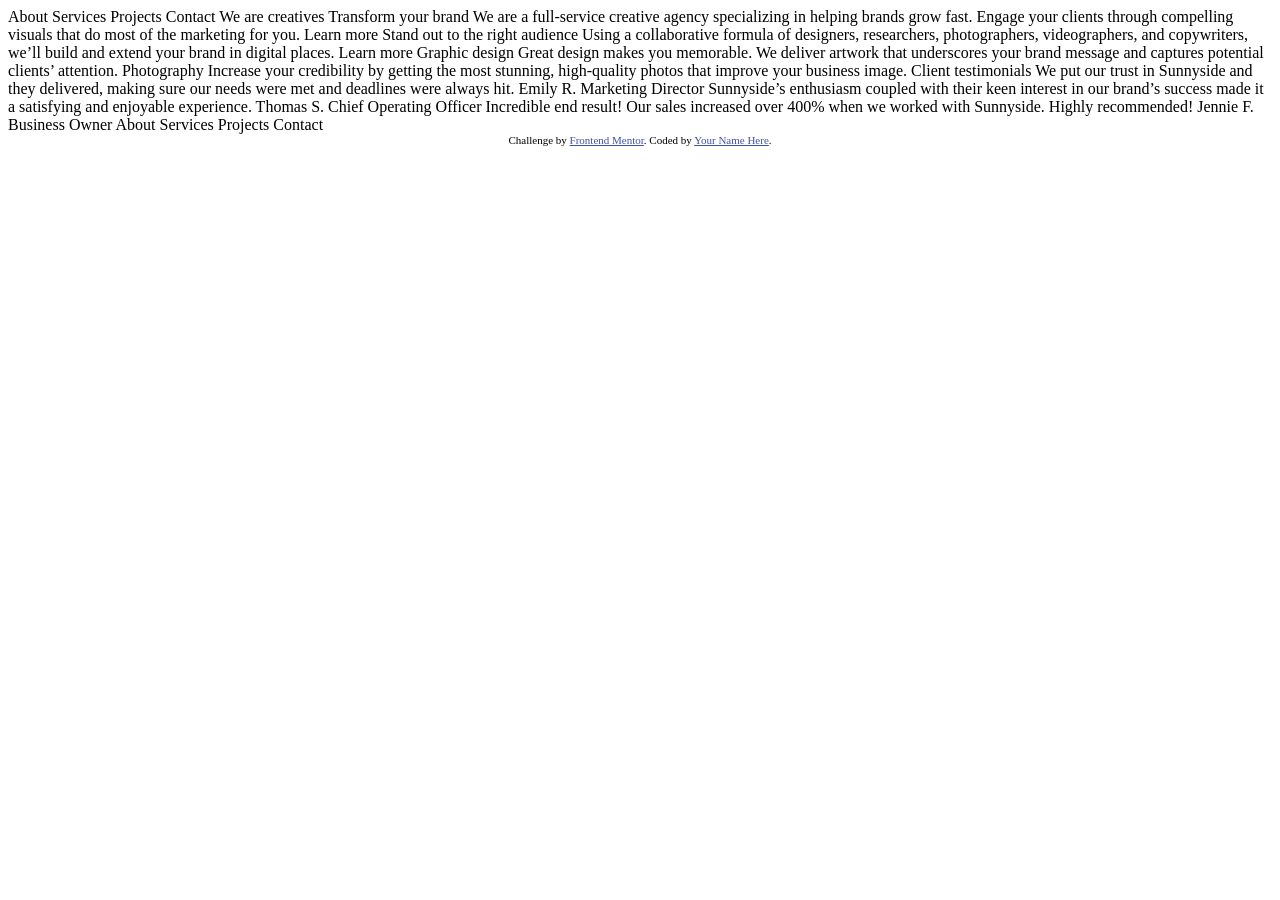
==== index.html @ f9c8b94d "New Project Initialize" ====
<!DOCTYPE html>
<html lang="en">
<head>
  <meta charset="UTF-8">
  <meta name="viewport" content="width=device-width, initial-scale=1.0"> <!-- displays site properly based on user's device -->

  <link rel="icon" type="image/png" sizes="32x32" href="./images/favicon-32x32.png">
  
  <title>Frontend Mentor | Sunnyside agency landing page</title>

  <!-- Feel free to remove these styles or customise in your own stylesheet 👍 -->
  <style>
    .attribution { font-size: 11px; text-align: center; }
    .attribution a { color: hsl(228, 45%, 44%); }
  </style>
</head>
<body>
  About
  Services
  Projects
  Contact

  We are creatives

  Transform your brand

  We are a full-service creative agency specializing in helping brands grow fast. 
  Engage your clients through compelling visuals that do most of the marketing for you.

  Learn more

  Stand out to the right audience

  Using a collaborative formula of designers, researchers, photographers, videographers, and copywriters, we’ll build and extend your brand in digital places. 

  Learn more

  Graphic design
  Great design makes you memorable. We deliver artwork that underscores your brand message and captures potential clients’ attention.

  Photography
  Increase your credibility by getting the most stunning, high-quality photos that improve your business image.

  Client testimonials

  We put our trust in Sunnyside and they delivered, making sure our needs were met and deadlines were always hit.
  Emily R.
  Marketing Director

  Sunnyside’s enthusiasm coupled with their keen interest in our brand’s success made it a satisfying and enjoyable experience.
  Thomas S.
  Chief Operating Officer

  Incredible end result! Our sales increased over 400% when we worked with Sunnyside. Highly recommended!
  Jennie F.
  Business Owner

  About
  Services
  Projects
  Contact

  <div class="attribution">
    Challenge by <a href="https://www.frontendmentor.io?ref=challenge" target="_blank">Frontend Mentor</a>. 
    Coded by <a href="#">Your Name Here</a>.
  </div>
</body>
</html>
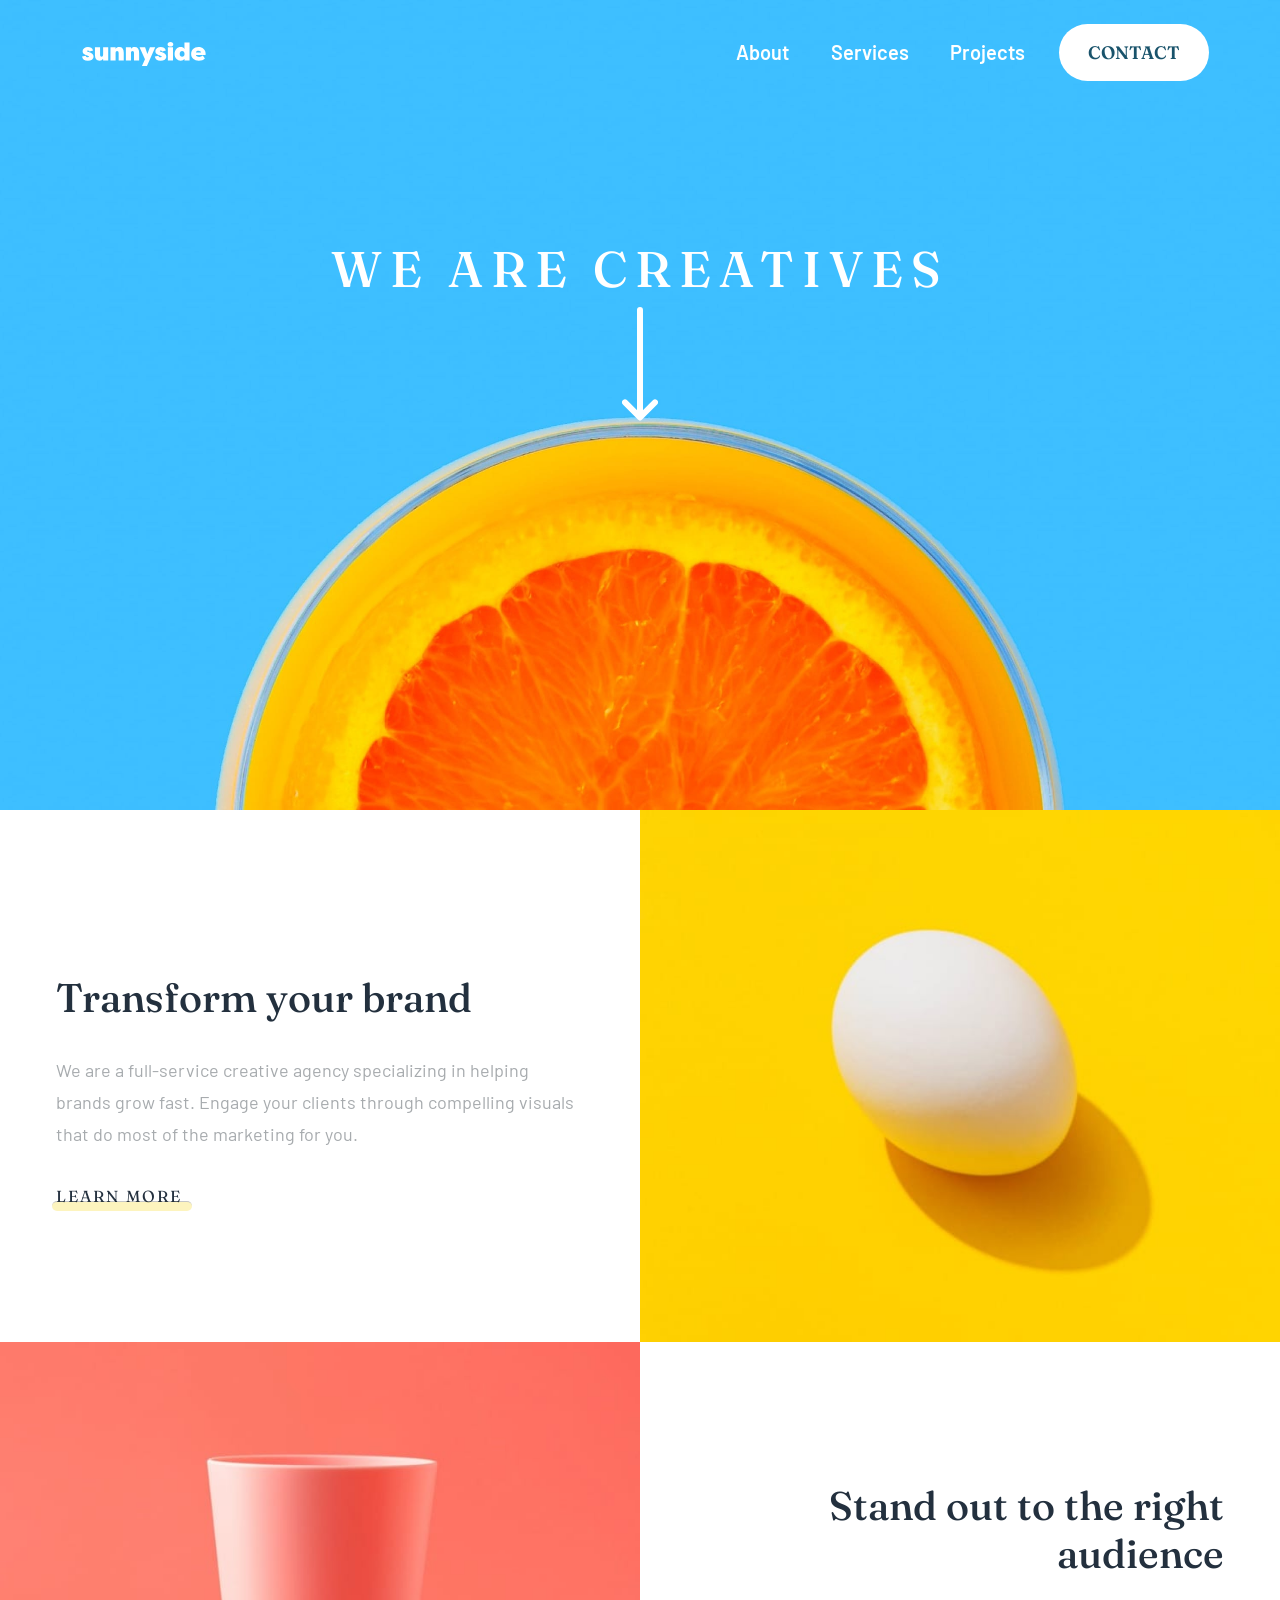
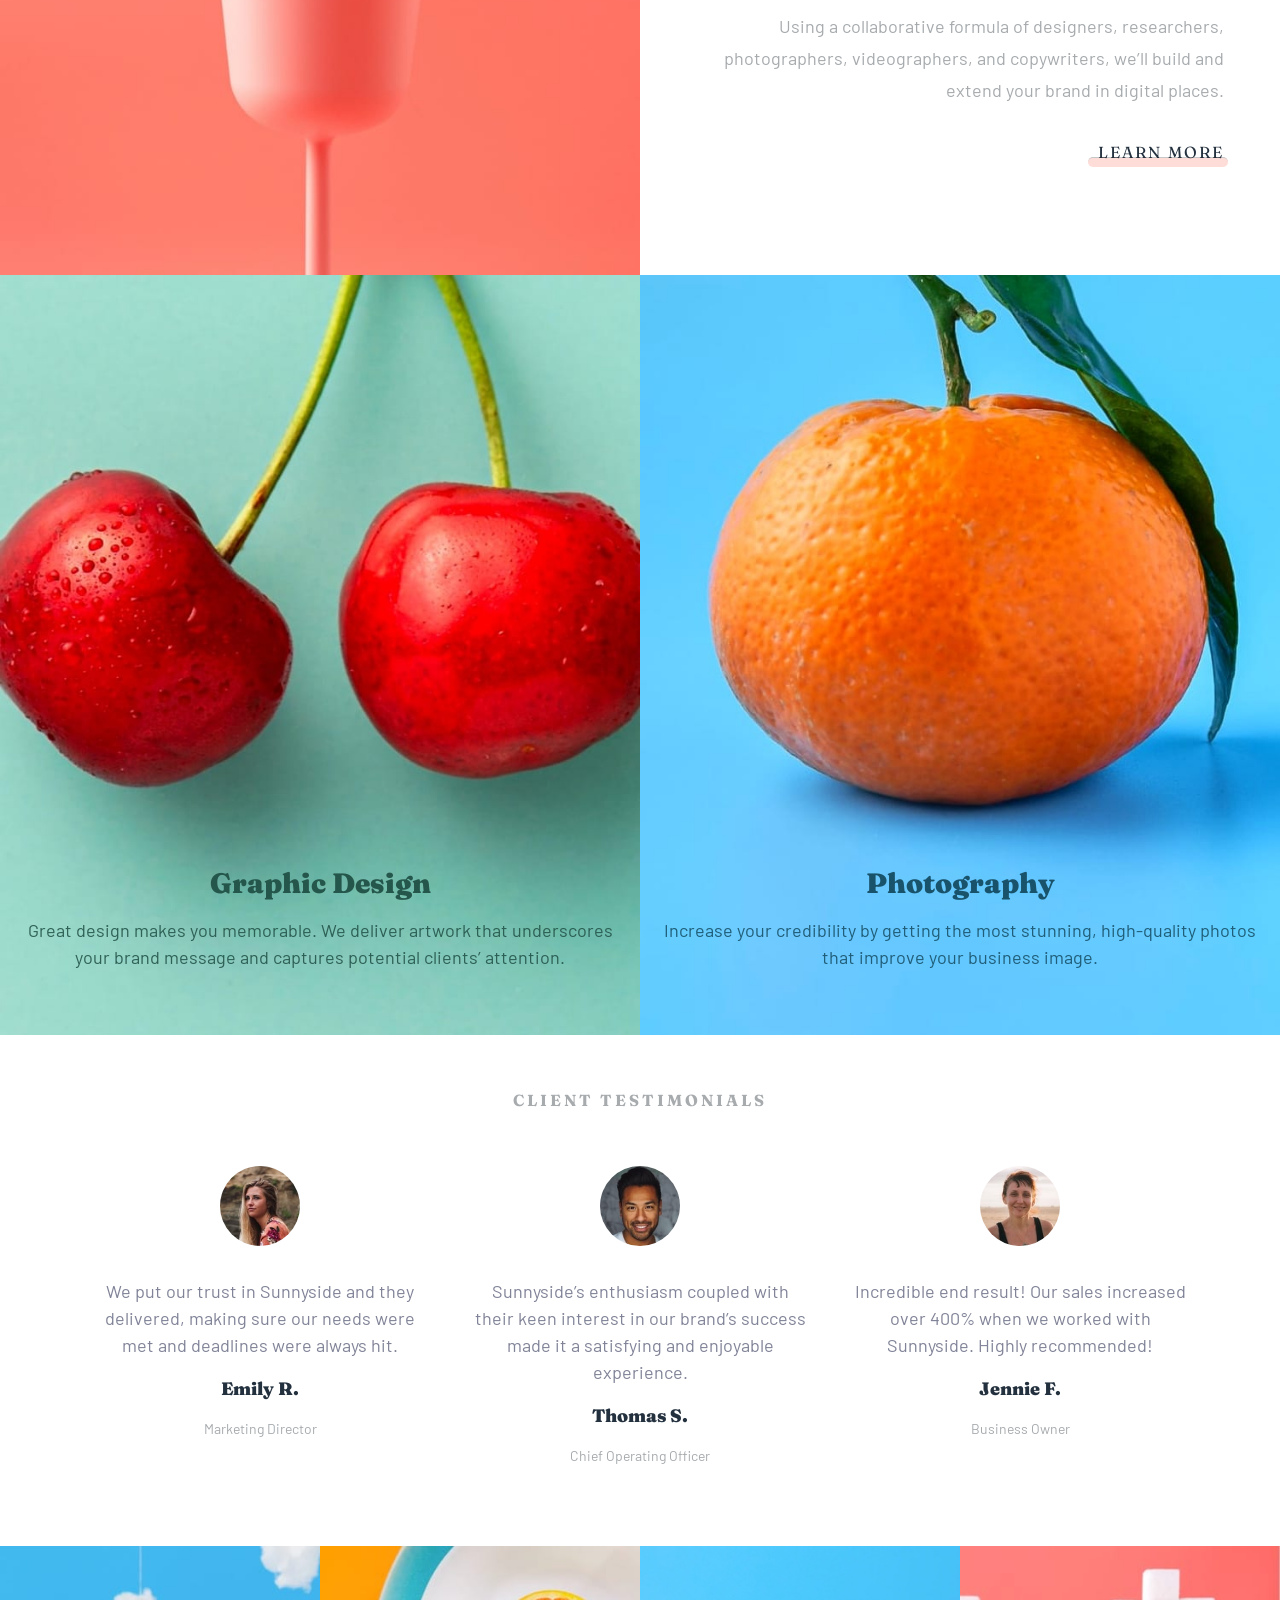
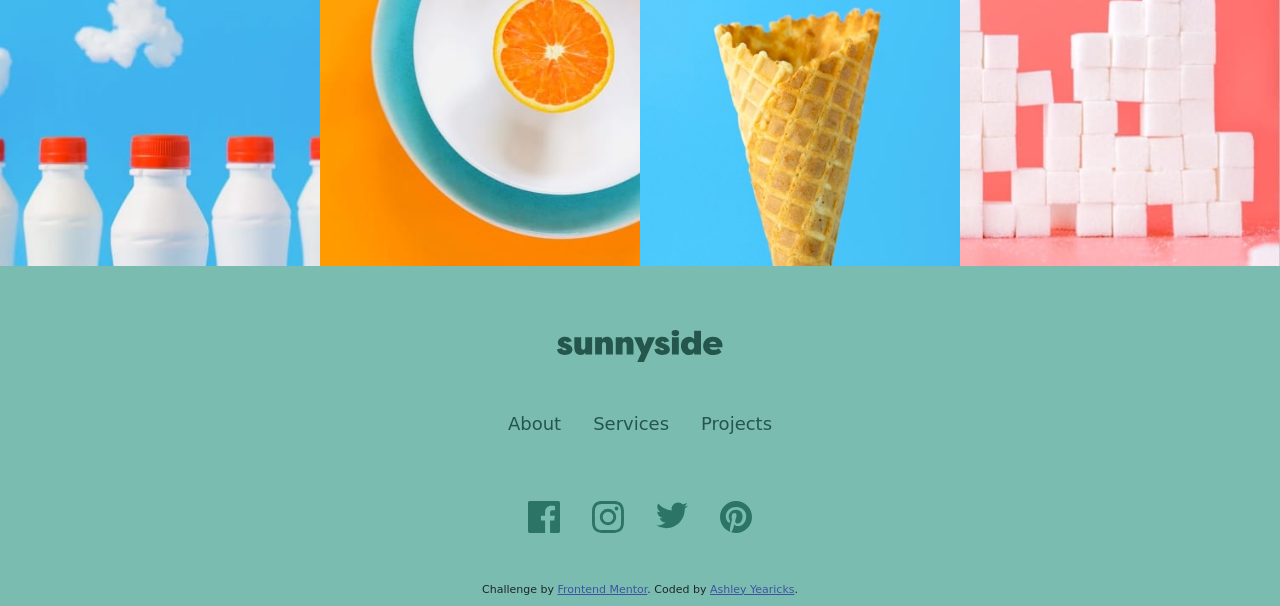
==== commit e153890e: "moved files to new directory" ====
--- a/index.html
+++ b/index.html
@@ -2,67 +2,190 @@
 <html lang="en">
 <head>
   <meta charset="UTF-8">
+  <meta http-equiv="X-UA-Compatible" content="IE=edge">
   <meta name="viewport" content="width=device-width, initial-scale=1.0"> <!-- displays site properly based on user's device -->
 
-  <link rel="icon" type="image/png" sizes="32x32" href="./images/favicon-32x32.png">
+  <!-- Google Fonts -->
+  <link rel="preconnect" href="https://fonts.googleapis.com">
+  <link rel="preconnect" href="https://fonts.gstatic.com" crossorigin>
+  <link href="https://fonts.googleapis.com/css2?family=Barlow:wght@400;600&family=Fraunces:wght@700;900&display=swap" rel="stylesheet"> 
+
+  <!-- Stylesheets -->
+  <link href="https://cdn.jsdelivr.net/npm/bootstrap@5.0.2/dist/css/bootstrap.min.css" rel="stylesheet" integrity="sha384-EVSTQN3/azprG1Anm3QDgpJLIm9Nao0Yz1ztcQTwFspd3yD65VohhpuuCOmLASjC" crossorigin="anonymous">
+  <link rel="stylesheet" href="./assets/styles.css">
+
+  <!-- Favicon -->
+  <link rel="icon" type="image/png" sizes="32x32" href="./assets/images/favicon-32x32.png">
   
-  <title>Frontend Mentor | Sunnyside agency landing page</title>
+  <title>Sunnyside Agency</title>
+</head>
 
-  <!-- Feel free to remove these styles or customise in your own stylesheet 👍 -->
-  <style>
-    .attribution { font-size: 11px; text-align: center; }
-    .attribution a { color: hsl(228, 45%, 44%); }
-  </style>
-</head>
 <body>
-  About
-  Services
-  Projects
-  Contact
 
-  We are creatives
+  
+  <!-- Navigation -->
+  <section id="hero" class="navigation p-2 pt-lg-4">
+    
+    <nav class="navbar navbar-expand-lg navbar-dark">
+      <div class="container">
+        <a class="navbar-brand" href="#"><img src="./assets/images/logo.svg" alt="sunnyside"></a>
+        <button class="navbar-toggler border-0" type="button" data-bs-toggle="collapse" data-bs-target="#menu" aria-controls="menu" aria-expanded="false" aria-label="Toggle navigation">
+          <span class="navbar-toggler-icon"></span>
+        </button>
+        <div class="collapse navbar-collapse" id="menu">
+          <div id="mobile-menu-flair"></div> <!-- Placeholder Div for Mobile Triangle Flair-->
+          <ul class="navbar-nav mb-2 mb-lg-0">
+            <li class="nav-item">
+              <a class="nav-link" href="#">About</a>
+            </li>
+            <li class="nav-item">
+              <a class="nav-link" href="#">Services</a>
+            </li>
+            <li class="nav-item">
+              <a class="nav-link" href="#">Projects</a>
+            </li>
+            <li class="nav-item">
+              <a class="nav-link" href="#">Contact</a>
+            </li>
+          </ul>
+        </div>
+      </div>
+    </nav>
 
-  Transform your brand
+    <div class="container mt-5 mt-sm-2 pt-5 pt-sm-3">
+      <h1>We are creatives</h1>
+      <img src="./assets/images/icon-arrow-down.svg" alt="white arrow down" class="d-block mx-auto my-5 my-sm-1">
+    </div>
 
-  We are a full-service creative agency specializing in helping brands grow fast. 
-  Engage your clients through compelling visuals that do most of the marketing for you.
+  </section>
 
-  Learn more
 
-  Stand out to the right audience
+  <section id="transform" class="container-fluid learn">
+    <div class="row">
+      <div class="col-12 col-md-6 order-2 order-md-1 text-center text-md-start px-4 align-self-lg-center">
+        <h2>Transform your brand</h2>
+        <p>We are a full-service creative agency specializing in helping brands grow fast. 
+          Engage your clients through compelling visuals that do most of the marketing for you.</p>
+          <a href="http://" class="learn-more">Learn more</a>
+          <hr class="learn-hr yellow-learn">
+      </div>
+      <div class="col-12 col-md-6 order-1 order-md-2 p-0 align-self-md-center">
+        <img src="./assets/images/image-transform.jpg" alt="egg" class="image-learn egg">
+      </div>
+    </div>
+  </section>
 
-  Using a collaborative formula of designers, researchers, photographers, videographers, and copywriters, we’ll build and extend your brand in digital places. 
+  <section id="stand-out" class="container-fluid learn">
+    <div class="row">
+      <div class="col-12 col-md-6 order-2 text-center text-md-end px-4 align-self-lg-center">
+        <h2>Stand out to the right audience</h2>
+        <p>Using a collaborative formula of designers, researchers, photographers, videographers, and copywriters, we’ll build and extend your brand in digital places. </p>
+        <a href="http://" class="learn-more">Learn more</a>
+        <hr class="learn-hr red-learn">
+      </div>
+      <div class="col-12 col-md-6 order-1 p-0 align-self-md-center">
+        <img src="./assets/images/image-stand-out.jpg" alt="cup" class="image-learn cup">
+      </div>  
+  </section>
+  
 
-  Learn more
+  <section id="design" class="container-fluid">
+    <div class="row">
+        <div class="col-12 col-md-6 order-1 px-4 design-photo" id="graphic">
+          <h2>Graphic Design</h2>
+          <p>Great design makes you memorable. We deliver artwork that underscores your brand message and captures potential clients’ attention.</p>
+        </div> 
+        <div class="col-12 col-md-6 order-2 px-4 design-photo" id="photo">
+          <h2>Photography</h2>
+          <p>Increase your credibility by getting the most stunning, high-quality photos that improve your business image.</p>
+        </div>
+    </div>
+  </section>
+  
 
-  Graphic design
-  Great design makes you memorable. We deliver artwork that underscores your brand message and captures potential clients’ attention.
+  
+  <section id="client-feedback" class="container text-center">
+    <div class="row"> 
+      <div class="col-12">
+        <h2>Client Testimonials</h2>
+      </div>
+    </div>
+    <div class="row">
+      <div class="feedback col-12 col-md-4 px-4">
+        <img src="./assets/images/image-emily.jpg" alt="Emily R Marketing Director" class="client-photo">
+        <p class="client-text">We put our trust in Sunnyside and they delivered, making sure our needs were met and deadlines were always hit.</p>
+        <p class="client-name">Emily R.</p>
+        <p class="client-role">Marketing Director</p>
+      </div>
+      <div class="feedback col-12 col-md-4 px-4">
+        <img src="./assets/images/image-thomas.jpg" alt="Thomas S COO" class="client-photo">
+        <p class="client-text">Sunnyside’s enthusiasm coupled with their keen interest in our brand’s success made it a satisfying and enjoyable experience.</p>
+        <p class="client-name">Thomas S.</p>
+        <p class="client-role">Chief Operating Officer</p>
+      </div>
+      <div class="feedback col-12 col-md-4 px-4">
+        <img src="./assets/images/image-jennie.jpg" alt="Jennie F Business Owner" class="client-photo">
+        <p class="client-text">Incredible end result! Our sales increased over 400% when we worked with Sunnyside. Highly recommended!</p>
+        <p class="client-name">Jennie F.</p>
+        <p class="client-role">Business Owner</p>
+      </div>
+    </div>
+  </section>
 
-  Photography
-  Increase your credibility by getting the most stunning, high-quality photos that improve your business image.
 
-  Client testimonials
+  <footer class="container-fluid">
+    
+    <!-- Footer Gallery -->
+    <div id="footer-gallery">
+        <div class="row">
+          <div class="col-6 col-md-3">
+            <img src="./assets/images/image-gallery-milkbottles.jpg" alt="Milk Bottles">
+          </div>
+          <div class="col-6 col-md-3">
+            <img src="./assets/images/image-gallery-orange.jpg" alt="Orange Slice on Plate">
+          </div>
+          <div class="col-6 col-md-3">
+            <img src="./assets/images/image-gallery-cone.jpg" alt="Empty Ice Cream Cone">
+          </div>
+          <div class="col-6 col-md-3">
+            <img src="./assets/images/image-gallery-sugar-cubes.jpg" alt="Stacked Sugar Cubes">
+          </div>
+        </div>
+      </div>
+    </div>
 
-  We put our trust in Sunnyside and they delivered, making sure our needs were met and deadlines were always hit.
-  Emily R.
-  Marketing Director
+    <!-- Footer logo -->
+    <div class="row">
+      <div class="col-12 text-center">
+        <img src="./assets/images/footer-logo.svg" alt="sunnyside logo" id="footer-logo">
+      </div>
+    </div>
 
-  Sunnyside’s enthusiasm coupled with their keen interest in our brand’s success made it a satisfying and enjoyable experience.
-  Thomas S.
-  Chief Operating Officer
+    <!-- Footer Social and Regular Links -->
+    <nav id="footer-nav">
+      <ul class="nav justify-content-around justify-content-lg-center">
+        <li class="nav-item"><a href="" class="nav-link">About</a></li>
+        <li class="nav-item"><a href="" class="nav-link">Services</a></li>
+        <li class="nav-item"><a href="" class="nav-link">Projects</a></li>
+      </ul>
+      <ul class="nav justify-content-center" id="social-nav">
+        <li class="nav-item"><a href="" class="nav-link"><img src="./assets/images/icon-facebook.svg" alt="Facebook logo"></a></li>
+        <li class="nav-item"><a href="" class="nav-link"><img src="./assets/images/icon-instagram.svg" alt="Instagram logo"></a></li>
+        <li class="nav-item"><a href="" class="nav-link"><img src="./assets/images/icon-twitter.svg" alt="Twitter logo"></a></li>
+        <li class="nav-item"><a href="" class="nav-link"><img src="./assets/images/icon-pinterest.svg" alt="Pinterest logo"></a></li>
+      </ul>
+    </nav>
 
-  Incredible end result! Our sales increased over 400% when we worked with Sunnyside. Highly recommended!
-  Jennie F.
-  Business Owner
+    <section class="attribution pb-2">
+      Challenge by <a href="https://www.frontendmentor.io?ref=challenge" target="_blank">Frontend Mentor</a>. 
+      Coded by <a href="https://yearicks.dev">Ashley Yearicks</a>.
+    </section>
+  </footer>
 
-  About
-  Services
-  Projects
-  Contact
+ 
 
-  <div class="attribution">
-    Challenge by <a href="https://www.frontendmentor.io?ref=challenge" target="_blank">Frontend Mentor</a>. 
-    Coded by <a href="#">Your Name Here</a>.
-  </div>
+
+  <!-- Bootstrap JS -->
+  <script src="https://cdn.jsdelivr.net/npm/bootstrap@5.0.2/dist/js/bootstrap.bundle.min.js" integrity="sha384-MrcW6ZMFYlzcLA8Nl+NtUVF0sA7MsXsP1UyJoMp4YLEuNSfAP+JcXn/tWtIaxVXM" crossorigin="anonymous"></script>
 </body>
 </html>
--- a/assets/styles.css
+++ b/assets/styles.css
@@ -0,0 +1,448 @@
+/* 
+    || - Jump to Variables and Breakpoint Widths
+    |> - Jump to Individual Section Styles
+*/
+
+
+
+/* || Global Variables */
+
+:root {
+    /* Primary Colors*/
+    --softRed: hsl(7, 99%, 70%);
+    --yellow: hsl(51, 100%, 49%);
+    --darkCyanText: hsl(167, 40%, 24%);
+    --darkBlueText: hsl(198, 62%, 26%);
+    --darkCyanFooter: hsl(168, 34%, 61%);
+    /* Neutral Colors*/
+    --veryDarkBlue: hsl(212, 27%, 19%);
+    --veryDarkGrayBlue: hsl(213, 9%, 39%);
+    --darkGrayBlue: hsl(232, 10%, 55%);
+    --grayBlue: hsl(210, 4%, 67%);
+    --white: hsl(0, 0%, 100%);
+    /* Google Fonts */
+    --barlow: 'Barlow', sans-serif; /* 400, 600 weight */
+    --fraunces: 'Fraunces', serif; /* 700, 900 weight */
+}
+
+
+
+/* || Typography */
+
+body {
+    font-size: 18px;
+}
+
+
+
+/* || <576px Display  */
+
+
+/* |> Hero */
+
+#hero {
+    background: url(./images/image-header.jpg) no-repeat center;
+    background-size: cover;
+    min-height: 70vh;
+    font-family: var(--fraunces);
+}
+
+#hero nav button span.navbar-toggler-icon {
+    background-image: url("data:image/svg+xml,%3csvg xmlns='http://www.w3.org/2000/svg' viewBox='0 0 30 30'%3e%3cpath stroke='rgba%28255, 255, 255, 1%29' stroke-linecap='round' stroke-miterlimit='10' stroke-width='2' d='M4 7h22M4 15h22M4 23h22'/%3e%3c/svg%3e");
+}
+
+#hero h1 {
+    text-transform: uppercase;
+    color: white;
+    font-size: 40px;
+    letter-spacing: .5rem;
+    text-align: center;
+}
+
+
+/* |>Mobile Menu */
+
+#hero #menu .navbar-nav{
+    background-color: var(--white);
+    position: absolute;
+    width: 90%;
+    left: 5%;
+    margin-top: 2rem;
+    text-align: center;
+}
+
+#mobile-menu-flair {
+    position: absolute;
+    top: 100%;
+    right: 5%;
+    border-right: 25px solid var(--white);
+    border-bottom: 25px solid transparent;
+    border-top: 25px solid transparent;
+}
+
+#hero #menu .nav-link {
+    font-family: var(--barlow);
+    font-size: 20px;
+    padding: 1rem;
+    font-weight: 600;
+    color: var(--grayBlue);
+}
+
+#hero #menu .nav-item:last-child .nav-link {
+    background-color: var(--yellow);
+    font-family: var(--fraunces);
+    font-size: 18px;
+    text-transform: uppercase;
+    color: var(--darkBlueText);
+    width: 150px;
+    border-radius: 30px;
+    margin: 1.5rem auto;
+}
+
+
+
+/* |> Learn */
+
+.learn{
+    margin-bottom: 3rem;
+}
+
+.learn h2 {
+    margin-top: 3rem;
+    font-family: var(--fraunces);
+    font-size: 32px;
+    color: var(--veryDarkBlue);
+}
+
+.learn p {
+    font-family: var(--barlow);
+    line-height: 2rem;
+    color: var(--grayBlue);
+    margin: 2rem 0;
+}
+
+.learn .learn-more {
+    text-decoration: none;
+    font-family: var(--fraunces);
+    font-size: 16px;
+    letter-spacing: 2px;
+    text-transform: uppercase;
+    color: var(--veryDarkBlue);
+}
+
+.learn .learn-hr {
+    height: 10px;
+    width: 140px;
+    border-radius: 20px;
+    margin: -8px auto 0 auto;
+}
+
+.learn .yellow-learn {
+    background-color: var(--yellow);
+}
+
+.learn .red-learn {
+    background-color: var(--softRed);
+}
+
+.learn .image-learn{
+    max-width: 100%;
+}
+
+/* |> Non-link Blocks */
+
+#graphic{
+    background-image: url(./images/image-graphic-design.jpg);
+    color: var(--darkCyanText);
+}
+
+#photo {
+    background-image: url(./images/image-photography.jpg);
+    color: var(--darkBlueText);
+}
+
+#design .design-photo {
+    max-width: 100%;
+    background-size: cover;
+    background-position: top;
+    background-repeat: no-repeat;
+    min-height: 70vh;
+    padding-bottom: 3rem;
+}
+
+#design .design-photo h2 {
+    margin-top: 100%;
+    margin-bottom: 1rem;
+    text-align: center;
+    font-family: var(--fraunces);
+    font-weight: 900;
+    font-size: 28px;
+}
+
+#design .design-photo p {
+    text-align: center;
+    font-family: var(--barlow);
+    opacity: 90%;
+}
+
+
+/* |> Client Testimonials */
+
+#client-feedback h2{
+    margin: 3.5rem 0;
+    text-transform: uppercase;
+    font-family: var(--fraunces);
+    font-weight: 700;
+    font-size: 16px;
+    letter-spacing: 3px;
+    color: var(--grayBlue);
+}
+
+#client-feedback .feedback {
+    margin-bottom: 4rem;
+}
+
+#client-feedback .client-photo {
+    border-radius: 50%;
+    max-width: 80px;
+    margin-bottom: 2rem;
+}
+
+#client-feedback .client-text {
+    font-family: var(--barlow);
+    font-weight: 400;
+    color: var(--darkGrayBlue);
+}
+
+#client-feedback .client-name {
+    font-family: var(--fraunces);
+    font-weight: 900;
+    color: var(--veryDarkBlue);
+}
+
+#client-feedback .client-role {
+    font-family: var(--barlow);
+    font-size: 14px;
+    color: var(--grayBlue);
+}
+
+/* |> Footer Gallery */
+
+#footer-gallery .row div{
+    padding: 0;
+}
+
+#footer-gallery img {
+    max-width: 100%;
+}
+
+/*  |> Footer Navigation */
+
+footer {
+    background-color: var(--darkCyanFooter);
+}
+
+footer #footer-logo {
+    height: 32px;
+    margin: 4rem 0 2.5rem 0;
+}
+
+#footer-nav {
+    min-height: 20vh;
+}
+
+#footer-nav a {
+    color: var(--darkCyanText);
+}
+
+#footer-nav #social-nav {
+    margin-top: 3rem;
+}
+
+/* |> Attribution */
+
+.attribution {
+    font-size: 11px; text-align: center; 
+}
+
+.attribution a {
+    color: hsl(228, 45%, 44%); 
+}
+
+
+
+/* || >= 576px Display  */
+
+@media (min-width: 576px) {
+    
+    #hero {
+        background: url(./images/desktop/image-header.jpg) no-repeat center;
+        background-size: cover;
+    }
+
+}
+
+/* || >= 768px Display  */
+
+@media (min-width: 768px) {
+
+
+    #hero h1 {
+        margin-top: 5rem;
+    }
+
+
+    /* |> Learn */
+
+    .learn{
+        margin-bottom: 0;
+    }
+    
+    .learn h2 {
+        font-size: 28px;
+    }
+    
+    .learn p {
+        font-size: 16px;
+        line-height: 1.5rem;
+    }
+
+    .learn .learn-hr {
+        margin: -8px 0 0 -2px;
+    }
+
+    .learn .learn-hr.red-learn {
+        margin: -8px -2px 0 auto;
+    }
+
+    /*  |> Non-link Blocks */
+
+    #design .design-photo {
+        min-height: unset;
+    }
+
+}
+
+/* || >= 992px Display  */
+
+@media (min-width: 992px) {
+
+    #hero {
+        min-height: 90vh;
+    }
+
+    /* |>Navigation Menu */
+    #mobile-menu-flair {
+        display: none;
+    }
+
+    #hero #menu .navbar-nav{
+        background-color: transparent;
+        margin-top: 0;
+        justify-content: end;
+        align-items: center;
+    }
+
+    #hero #menu .nav-link {
+        color: var(--white);
+        padding: .5rem;
+        margin-right: 2vw;  
+    }
+
+    #hero #menu .nav-item:last-child .nav-link {
+        background-color: var(--white);
+        padding: 15px 6px;
+        margin: 0;
+    }
+
+    #hero #menu .nav-item:last-child .nav-link:hover {
+        background-color: rgb(144, 212, 252);
+        color: var(--white) ;
+    }
+
+    #hero h1 {
+        margin-top: 15vh;
+        font-size: 50px;
+    }
+
+
+    /* |> Learn */
+
+    .learn h2 {
+        font-size: 40px;
+        margin: 2rem;
+    }
+    .learn {
+        margin-bottom: 0;
+    }
+    
+    .learn p {
+        font-size: 18px;
+        line-height: 2rem;
+        margin: 0 2rem 2rem 2rem;
+    }
+
+    .learn .learn-more {
+        margin: 0 2rem 2rem 2rem;
+    }
+
+    .learn .learn-hr {
+        margin: -8px 0 0 28px;
+    }
+
+    .learn .learn-more:hover + .learn-hr{
+        opacity: 100%;
+    }
+
+    .learn .learn-hr.red-learn {
+        margin: -8px 28px 0 auto;
+    }
+
+    /*  |> Footer Navigation */
+
+    #footer-nav .nav-link:hover {
+        color: var(--white);
+    }
+
+    #footer-nav #social-nav img {
+        width: 2.5vw;
+    }
+
+    #footer-nav #social-nav img:hover{
+        filter: invert(100%) sepia(100%) saturate(0%) hue-rotate(26deg) brightness(120%) contrast(110%);
+    }
+    
+
+}
+
+/* || >= 1440px Display  */
+
+@media (min-width: 1440px) {
+
+    /* |> Learn */
+
+    .learn h2, .learn p, .learn .learn-more {
+        padding: 2rem;
+    }
+
+    .learn .learn-hr.yellow-learn {
+        margin: -8px 0 0 60px;
+        background-color: var(--yellow);
+    }
+
+    .learn .learn-hr.red-learn {
+        margin: -8px 60px 0 auto;
+        background-color: var(--softRed);
+    }
+
+    .learn .image-learn{
+        min-width: 100%;
+    }
+
+    /* |> Footer Gallery */
+
+    #footer-gallery img {
+        min-width: 100%;
+    }
+
+}
